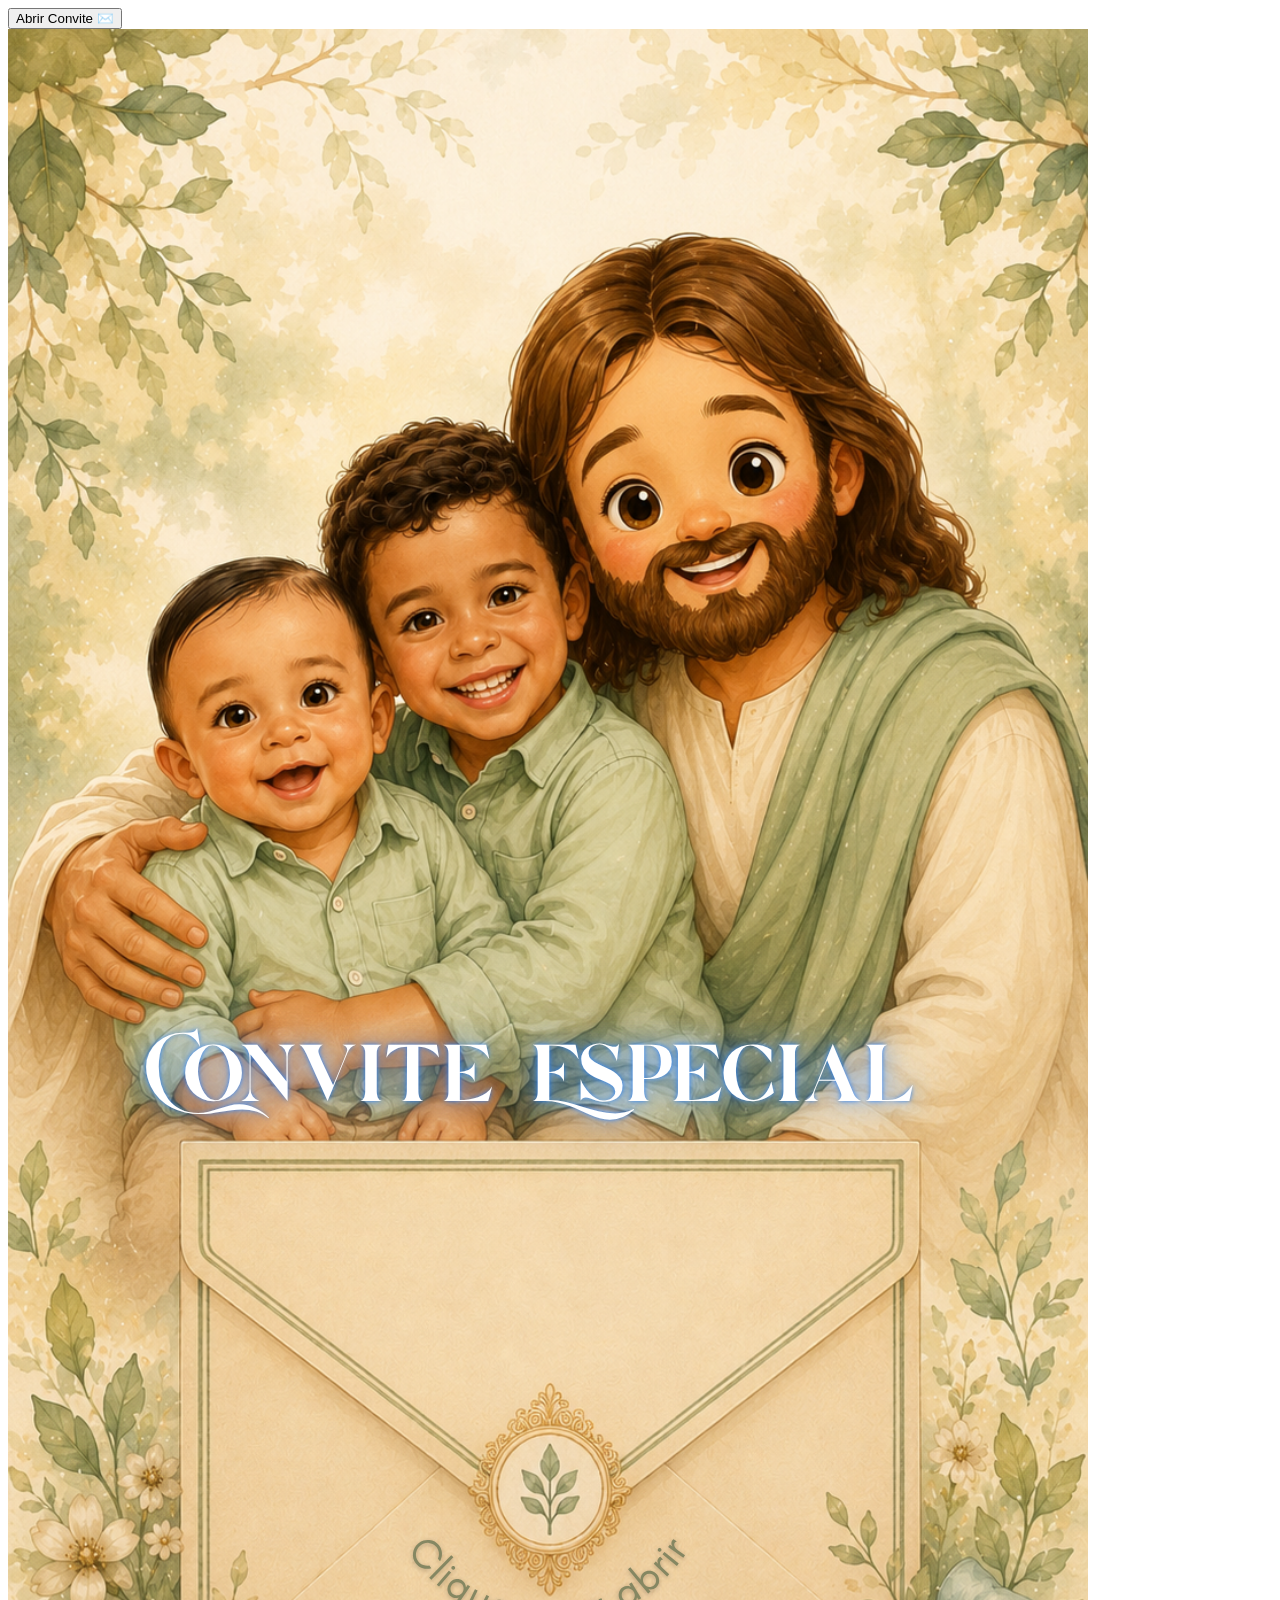
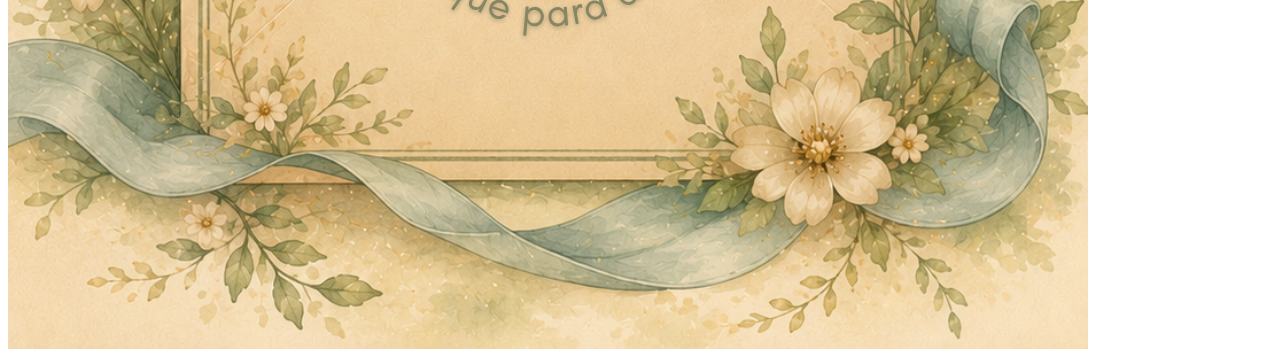
==== index.html @ b378121c "Add files via upload" ====
<!DOCTYPE html>
<html lang="pt-BR">
<head>
    <meta charset="UTF-8">
    <meta name="viewport" content="width=device-width, initial-scale=1.0">
    <title>Meu Convite Especial</title>
    <link rel="stylesheet" href="style.css">
</head>
<body>

    <!-- Música de fundo (Substitua pelo link ou nome do seu arquivo MP3) -->
    <audio id="musica" loop>
        <source src="musica.mp3" type="audio/mpeg">
    </audio>

    <!-- Tela Inicial para ativar a música -->
    <div id="tela-inicial" class="tela">
        <button id="btn-abrir" onclick="abrirConvite()">Abrir Convite ✉️</button>
    </div>

    <!-- Container do Convite -->
    <div id="convite" class="tela escondido">
        <div class="wrapper-convite animate-entrada">
            
            <!-- A sua imagem do Canva de fundo -->
            <img src="convite.png" alt="Convite" class="imagem-convite">

            <!-- Áreas clicáveis (Botões invisíveis sobrepostos) -->
            <!-- Ajuste o link do Google Maps e do seu WhatsApp abaixo -->
            <a href="https://maps.google.com" target="_blank" class="botao-invisivel" id="btn-mapa"></a>
            <a href="https://wa.me/5500999999999" target="_blank" class="botao-invisivel" id="btn-wpp"></a>
            
        </div>
    </div>

    <script src="script.js"></script>
</body>
</html>
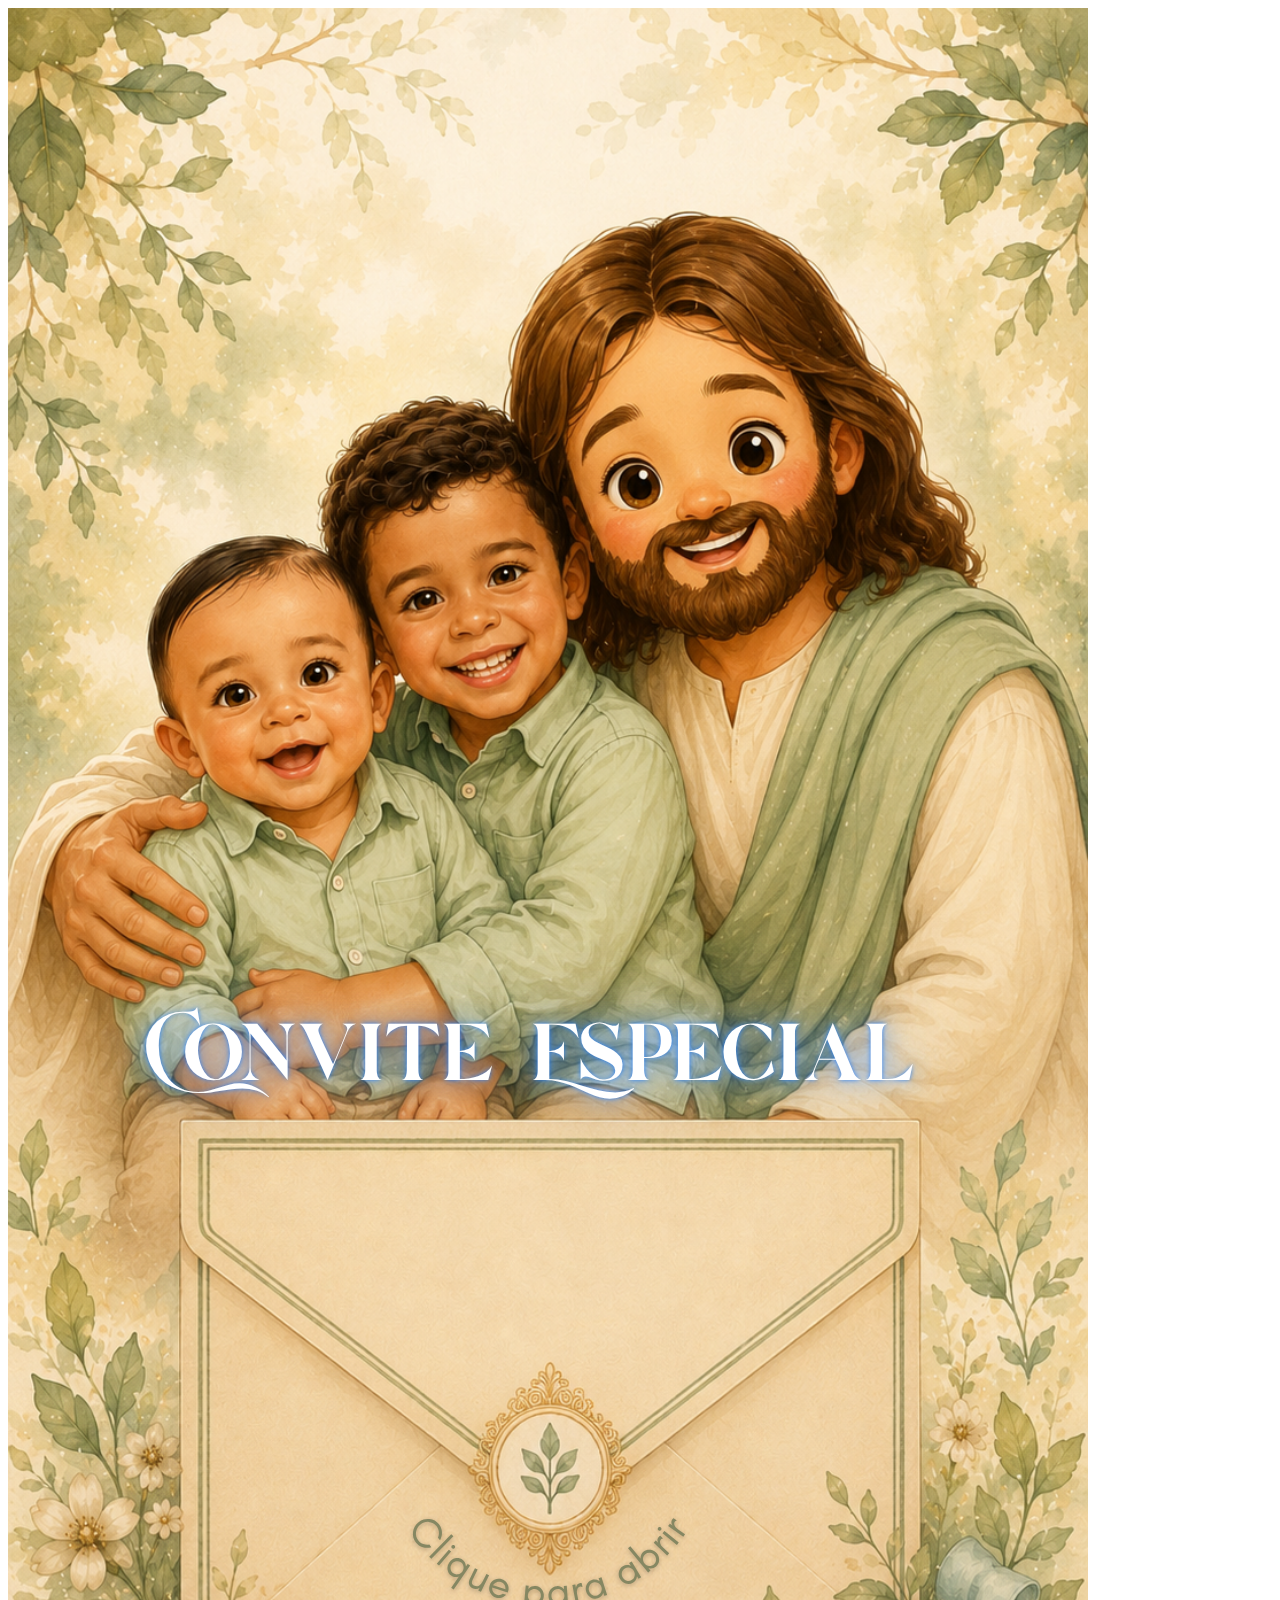
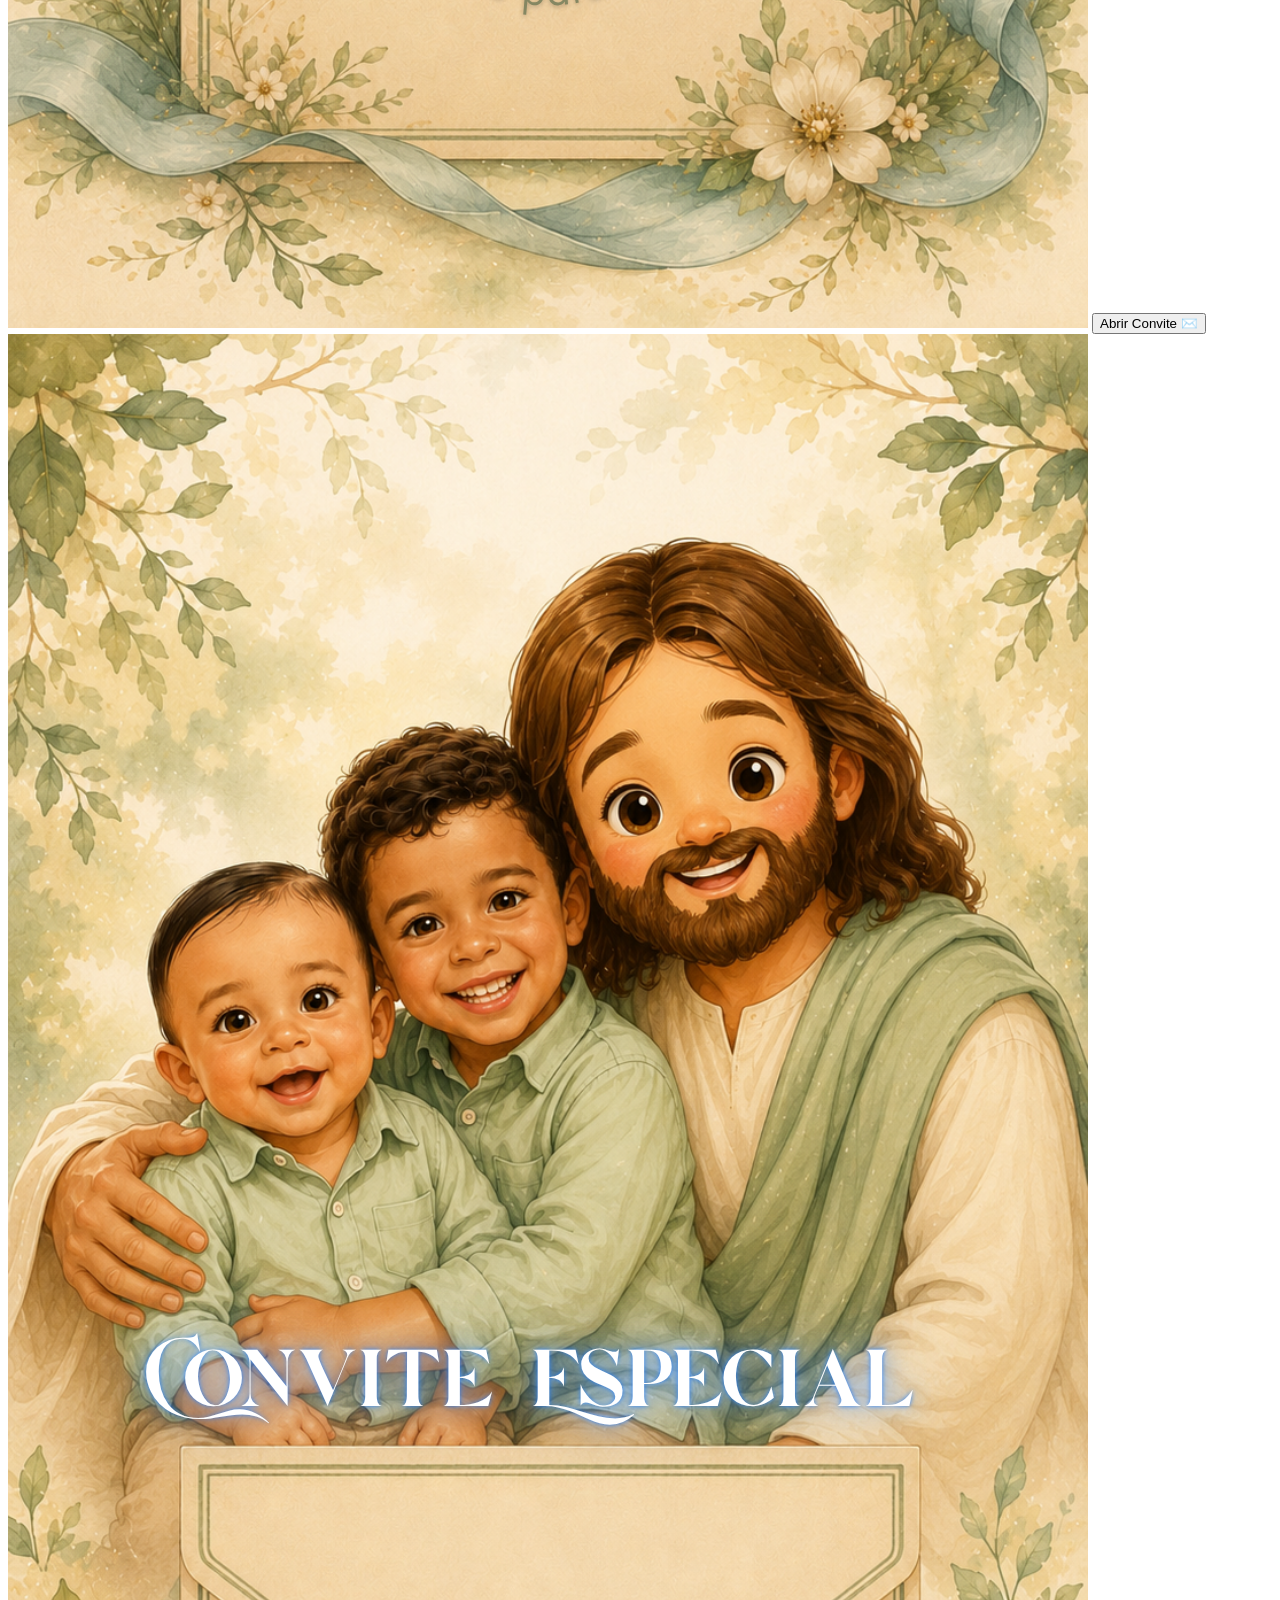
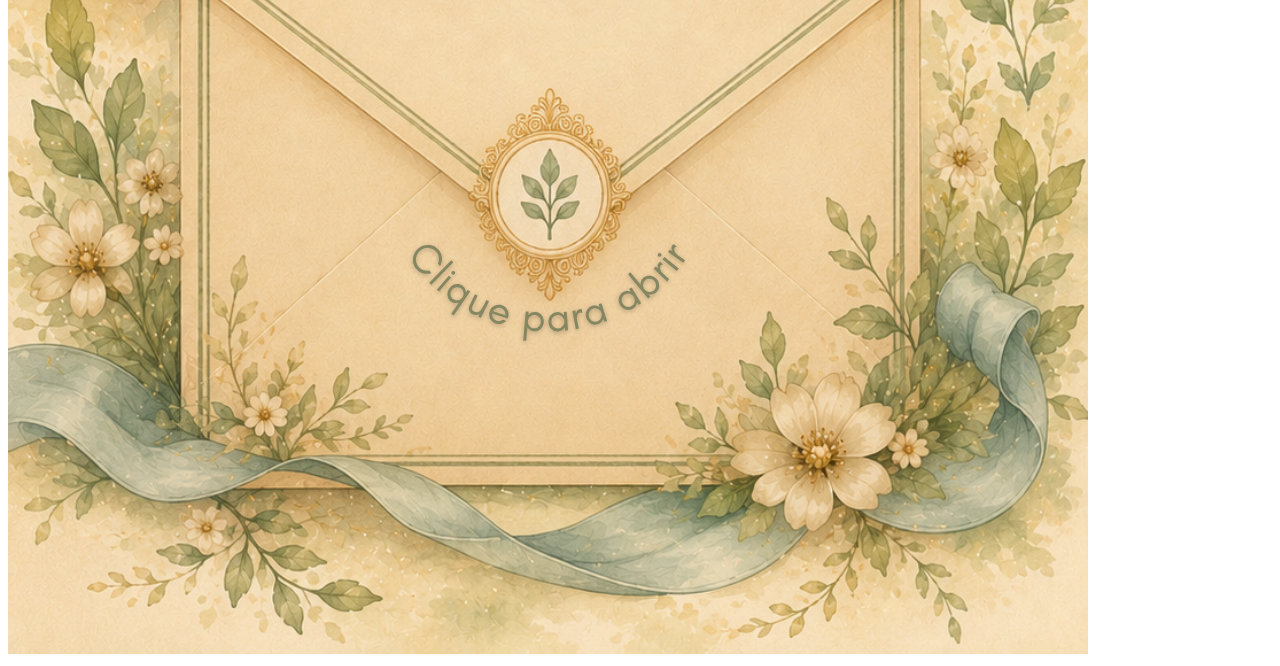
==== commit 59ee0d3e: "Update index.html" ====
--- a/index.html
+++ b/index.html
@@ -14,9 +14,18 @@
     </audio>
 
     <!-- Tela Inicial para ativar a música -->
+
     <div id="tela-inicial" class="tela">
-        <button id="btn-abrir" onclick="abrirConvite()">Abrir Convite ✉️</button>
+    <div class="wrapper-inicial">
+        
+        <img src="convite.png" alt="Convite" class="imagem-convite">
+
+        <button id="btn-abrir" onclick="abrirConvite()">
+            Abrir Convite ✉️
+        </button>
+
     </div>
+</div>
 
     <!-- Container do Convite -->
     <div id="convite" class="tela escondido">
@@ -35,4 +44,4 @@
 
     <script src="script.js"></script>
 </body>
-</html>+</html>
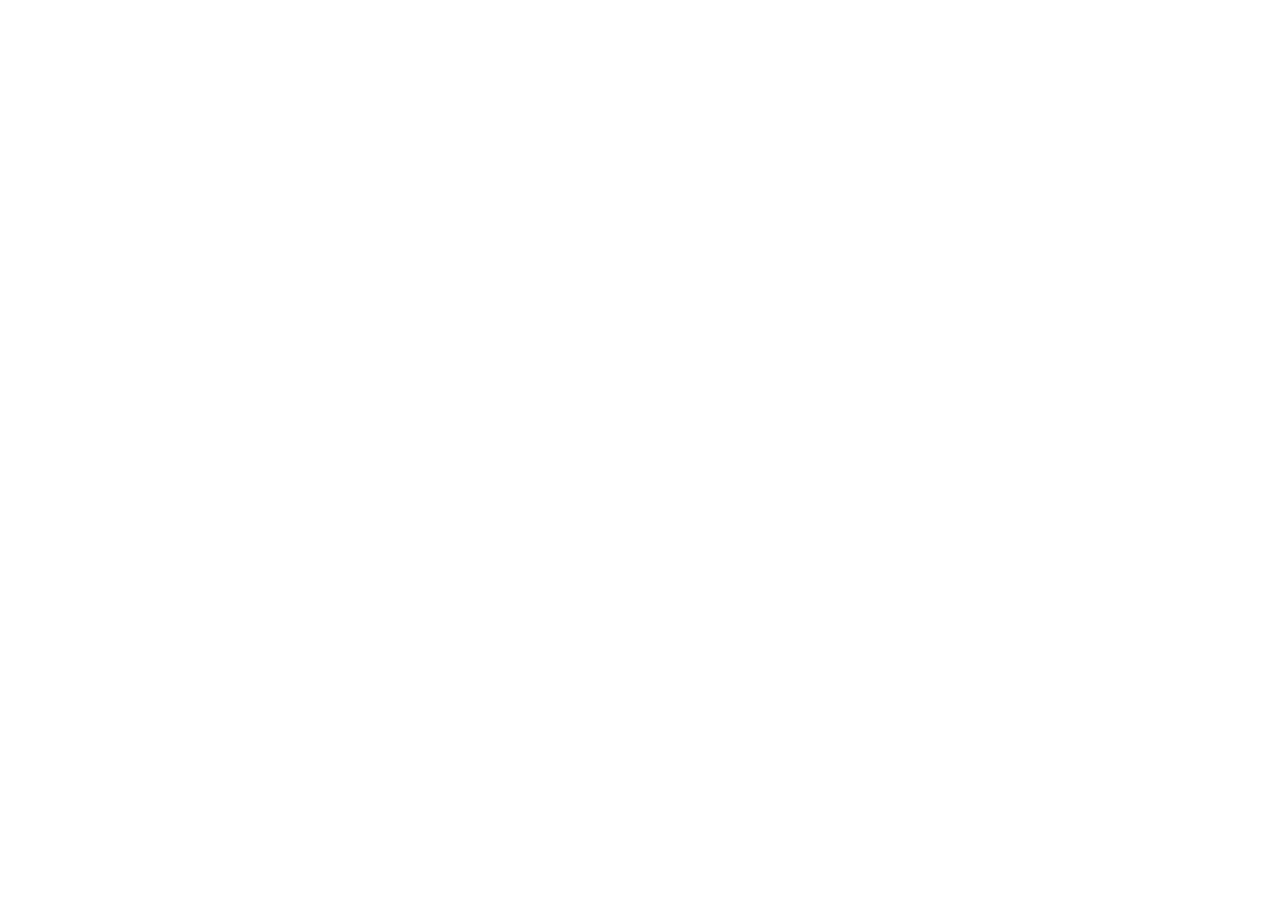
==== commit fecc33ca: "Add files via upload" ====
--- a/index.html
+++ b/index.html
@@ -8,40 +8,22 @@
 </head>
 <body>
 
+   <div class="pagina">
+
+      <video class="video-convite" autoplay muted playsinline>
+         <source src="1.mp4" type="video/mp4">
+      </video>
+
+     <a href="pagina2.html" class="botao-invisivel"></a>
+
+  </div>
+
     <!-- Música de fundo (Substitua pelo link ou nome do seu arquivo MP3) -->
     <audio id="musica" loop>
         <source src="musica.mp3" type="audio/mpeg">
     </audio>
 
-    <!-- Tela Inicial para ativar a música -->
-
-    <div id="tela-inicial" class="tela">
-    <div class="wrapper-inicial">
-        
-        <img src="convite.png" alt="Convite" class="imagem-convite">
-
-        <button id="btn-abrir" onclick="abrirConvite()">
-            Abrir Convite ✉️
-        </button>
-
-    </div>
-</div>
-
-    <!-- Container do Convite -->
-    <div id="convite" class="tela escondido">
-        <div class="wrapper-convite animate-entrada">
-            
-            <!-- A sua imagem do Canva de fundo -->
-            <img src="convite.png" alt="Convite" class="imagem-convite">
-
-            <!-- Áreas clicáveis (Botões invisíveis sobrepostos) -->
-            <!-- Ajuste o link do Google Maps e do seu WhatsApp abaixo -->
-            <a href="https://maps.google.com" target="_blank" class="botao-invisivel" id="btn-mapa"></a>
-            <a href="https://wa.me/5500999999999" target="_blank" class="botao-invisivel" id="btn-wpp"></a>
-            
-        </div>
-    </div>
-
+    
     <script src="script.js"></script>
 </body>
-</html>
+</html>
--- a/style.css
+++ b/style.css
@@ -0,0 +1,31 @@
+body {
+    margin: 0;
+    padding: 0;
+}
+
+.wrapper-inicial {
+    position: relative;
+    display: inline-block;
+}
+
+.imagem-convite {
+    display: block;
+    max-width: 100%;
+}
+
+#btn-abrir {
+    position: absolute;
+    bottom: 100px;
+    left: 50%;
+    transform: translateX(-50%);
+
+    padding: 15px 30px;
+    border: none;
+    border-radius: 30px;
+
+    background: #8b5e3c;
+    color: white;
+
+    font-size: 18px;
+    cursor: pointer;
+}
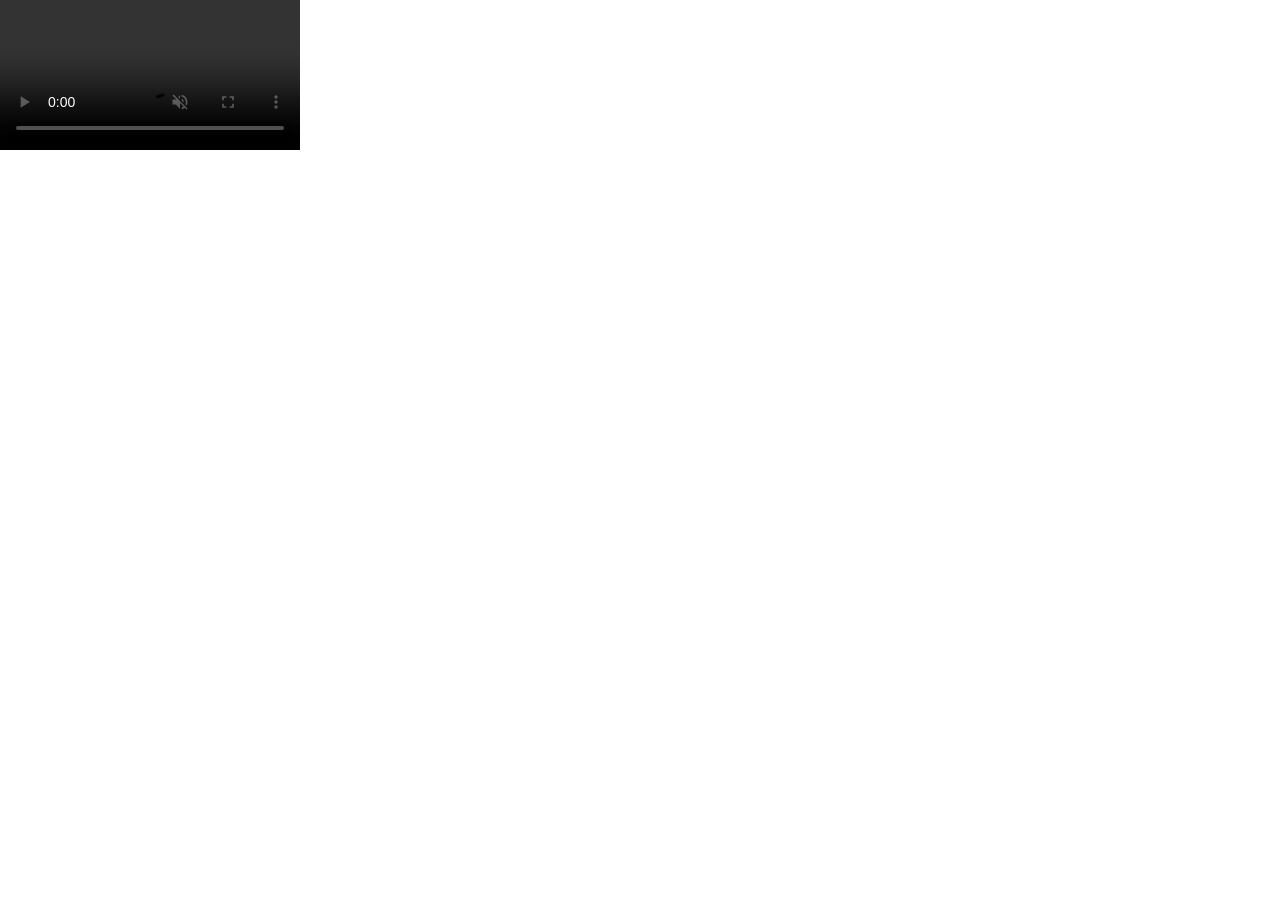
==== commit 8dad047b: "Update index.html" ====
--- a/index.html
+++ b/index.html
@@ -10,7 +10,7 @@
 
    <div class="pagina">
 
-      <video class="video-convite" autoplay muted playsinline>
+      <video class="video-convite" autoplay muted playsinline loop controls>
          <source src="1.mp4" type="video/mp4">
       </video>
 
@@ -26,4 +26,4 @@
     
     <script src="script.js"></script>
 </body>
-</html>+</html>
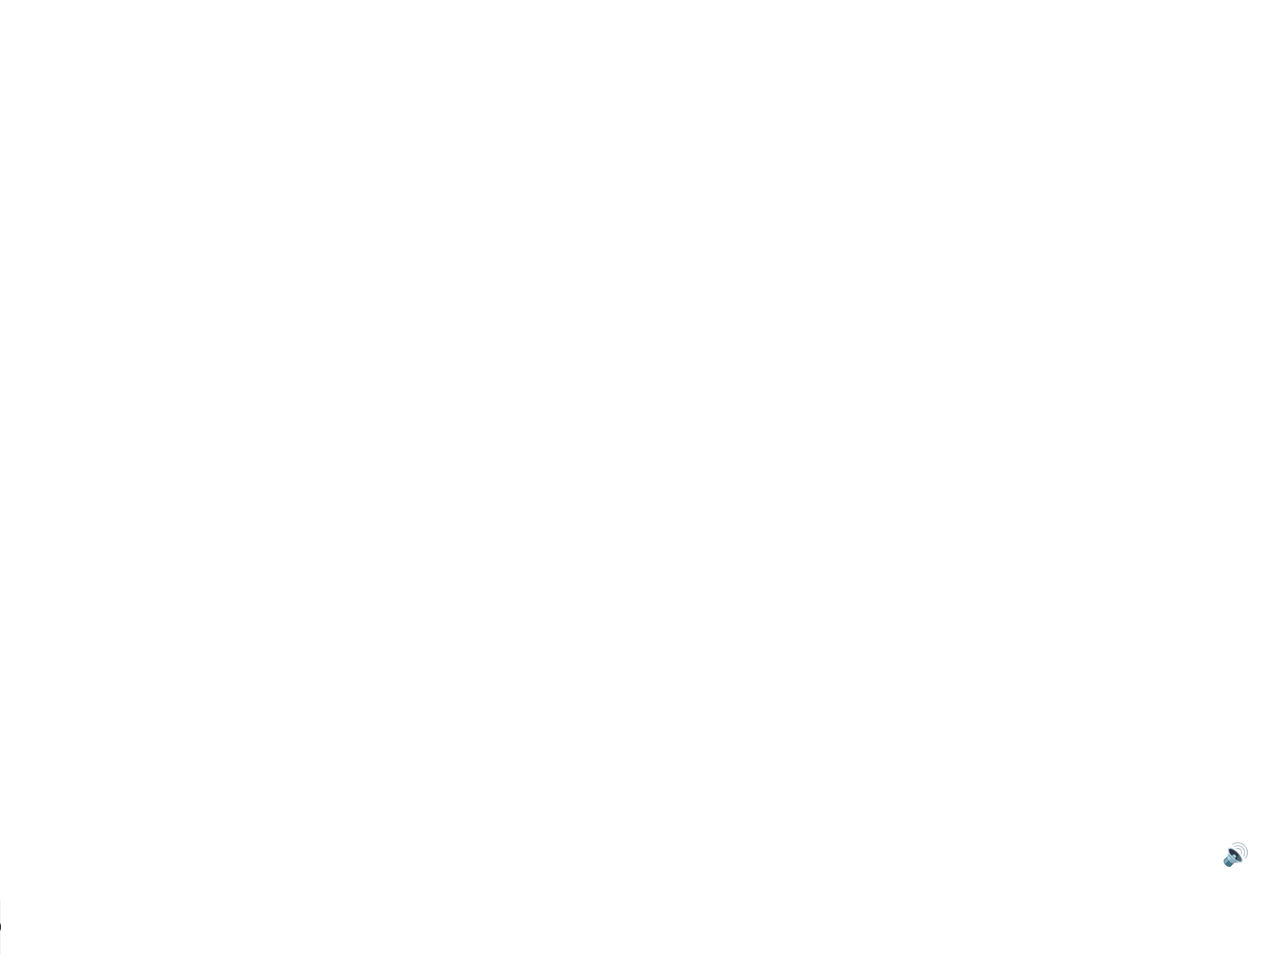
==== commit 1a81f0c2: "Add files via upload" ====
--- a/index.html
+++ b/index.html
@@ -10,7 +10,7 @@
 
    <div class="pagina">
 
-      <video class="video-convite" autoplay muted playsinline loop controls>
+      <video class="video-convite" autoplay muted playsinline>
          <source src="1.mp4" type="video/mp4">
       </video>
 
@@ -19,11 +19,10 @@
   </div>
 
     <!-- Música de fundo (Substitua pelo link ou nome do seu arquivo MP3) -->
-    <audio id="musica" loop>
-        <source src="musica.mp3" type="audio/mpeg">
+    <audio id="musica" controls>
+        <source src="./musica.mp3" type="audio/mpeg">
     </audio>
-
-    
-    <script src="script.js"></script>
+    <button id="botao-musica" class="botao-musica">🔊</button>
+ 
 </body>
-</html>
+</html>
--- a/style.css
+++ b/style.css
@@ -1,31 +1,67 @@
 body {
+
     margin: 0;
     padding: 0;
+    width: 100%;
+    height: 100%;
+    overflow: hidden;
 }
 
-.wrapper-inicial {
+.pagina {
     position: relative;
-    display: inline-block;
+    width: 100%;
+    height: 100vh;
 }
 
-.imagem-convite {
+.video-convite {
+    width: 100%;
+    height: 100%;
+    object-fit: cover;
     display: block;
-    max-width: 100%;
+}
+
+.botao-invisivel {
+    position: absolute;
+
+    width: 800px;
+    height: 1000px;
+
+    left: 50%;
+    bottom: -10px;
+
+    transform: translateX(-50%);
+
+    background: transparent;
+    z-index: 10;
 }
 
 #btn-abrir {
     position: absolute;
-    bottom: 100px;
+    bottom: 200px;
     left: 50%;
     transform: translateX(-50%);
 
-    padding: 15px 30px;
+    width: 600px;
+    height: 1155.550px;
+
+    background: transparent;
     border: none;
-    border-radius: 30px;
+    color: transparent;
 
-    background: #8b5e3c;
-    color: white;
+    cursor: pointer;
+    z-index: 10;
+}
 
-    font-size: 18px;
+.botao-musica {
+    position: fixed;
+    right: 20px;
+    bottom: 20px;
+    width: 50px;
+    height: 50px;
+    border: none;
+    border-radius: 50%;
+    background: rgba(255, 255, 255, 0.85);
+    font-size: 22px;
     cursor: pointer;
+    z-index: 9999;
 }
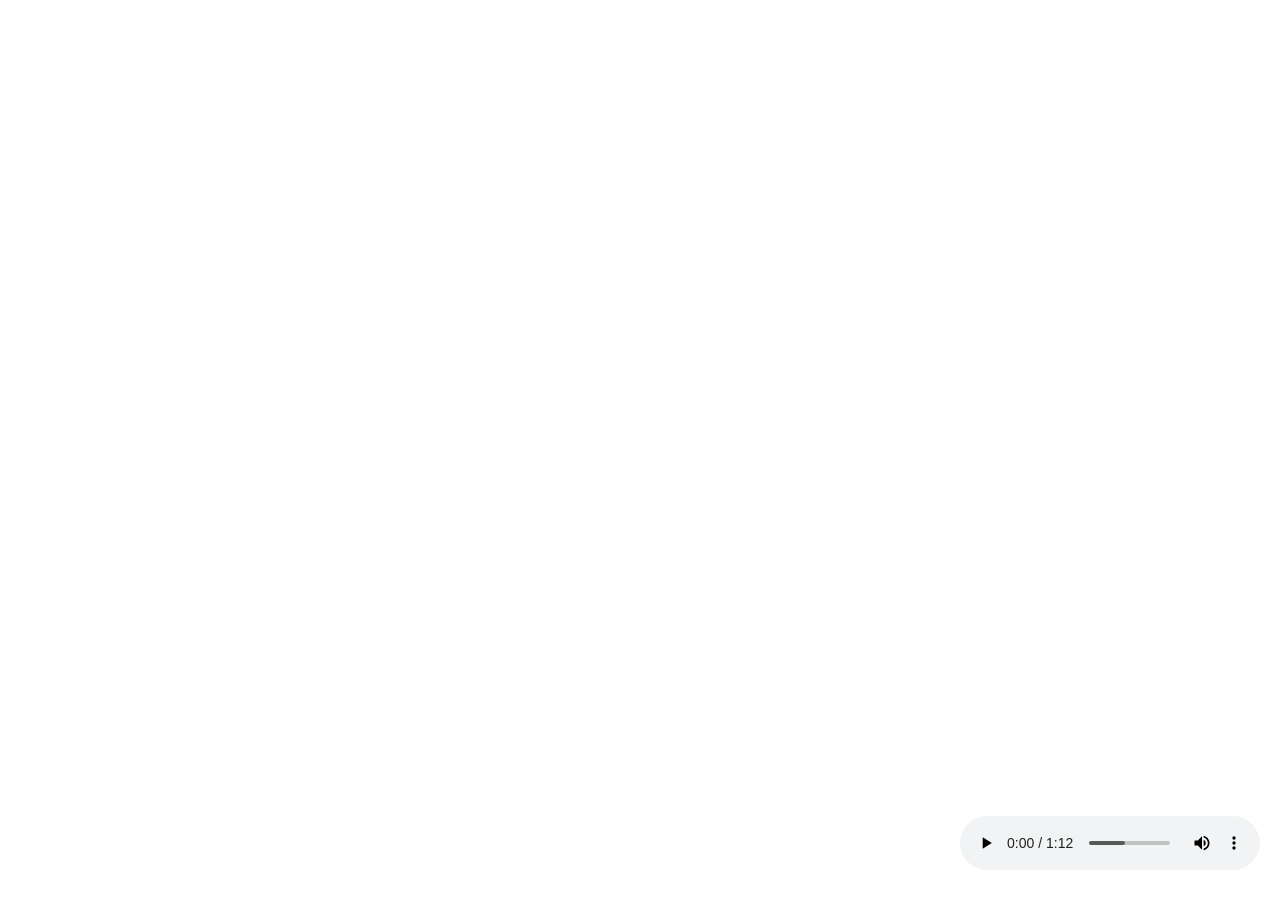
==== commit 67fd343d: "Add files via upload" ====
--- a/index.html
+++ b/index.html
@@ -14,15 +14,17 @@
          <source src="1.mp4" type="video/mp4">
       </video>
 
+     <audio id="musica" controls>
+        <source src="./musica.mp3" type="audio/mpeg">
+    </audio>
+
+   <!-- <button id="botao-musica" class="botao-musica">🔊</button>>
+       
+
      <a href="pagina2.html" class="botao-invisivel"></a>
 
   </div>
 
-    <!-- Música de fundo (Substitua pelo link ou nome do seu arquivo MP3) -->
-    <audio id="musica" controls>
-        <source src="./musica.mp3" type="audio/mpeg">
-    </audio>
-    <button id="botao-musica" class="botao-musica">🔊</button>
- 
+   
 </body>
 </html>
--- a/style.css
+++ b/style.css
@@ -7,17 +7,13 @@
     overflow: hidden;
 }
 
-.pagina {
-    position: relative;
-    width: 100%;
-    height: 100vh;
-}
+
 
 .video-convite {
     width: 100%;
     height: 100%;
     object-fit: cover;
-    display: block;
+    <!--display: block;>
 }
 
 .botao-invisivel {
@@ -52,16 +48,15 @@
     z-index: 10;
 }
 
-.botao-musica {
-    position: fixed;
+.pagina {
+    position: relative;
+    width: 100%;
+    height: 100vh;
+}
+
+#musica {
+    position: absolute;
+    bottom: 30px;
     right: 20px;
-    bottom: 20px;
-    width: 50px;
-    height: 50px;
-    border: none;
-    border-radius: 50%;
-    background: rgba(255, 255, 255, 0.85);
-    font-size: 22px;
-    cursor: pointer;
-    z-index: 9999;
+    z-index: 20;
 }
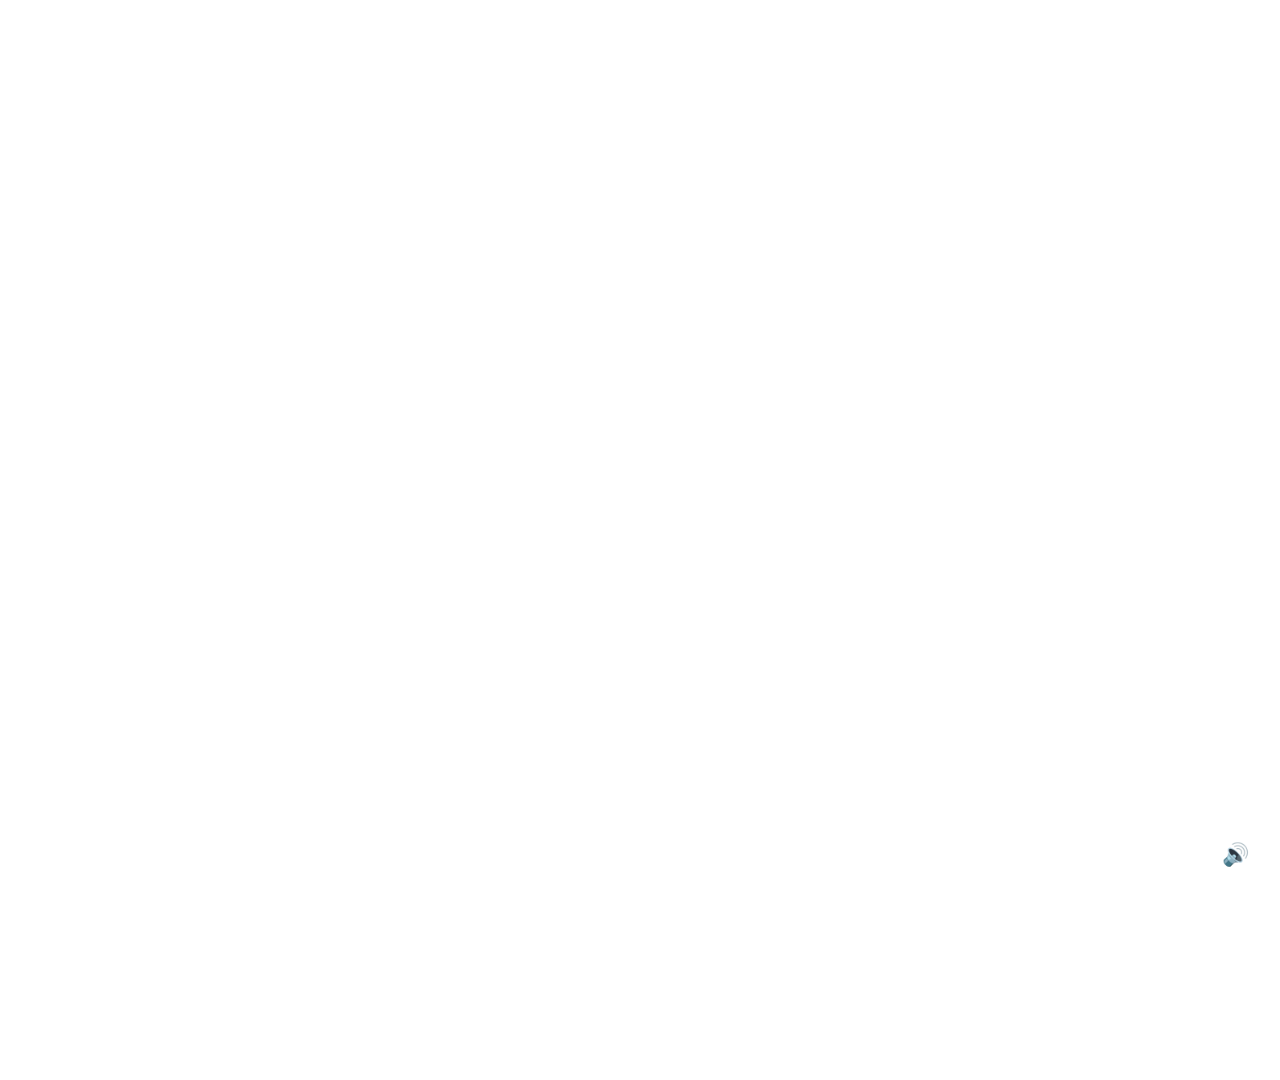
==== commit 76ff1b6f: "Add files via upload" ====
--- a/index.html
+++ b/index.html
@@ -1,30 +1,148 @@
 <!DOCTYPE html>
 <html lang="pt-BR">
+
 <head>
     <meta charset="UTF-8">
     <meta name="viewport" content="width=device-width, initial-scale=1.0">
     <title>Meu Convite Especial</title>
     <link rel="stylesheet" href="style.css">
 </head>
+
 <body>
 
-   <div class="pagina">
-
-      <video class="video-convite" autoplay muted playsinline>
-         <source src="1.mp4" type="video/mp4">
-      </video>
-
-     <audio id="musica" controls>
+    <!-- MÚSICA ÚNICA DO CONVITE -->
+    <audio id="musica" loop>
         <source src="./musica.mp3" type="audio/mpeg">
     </audio>
 
-   <!-- <button id="botao-musica" class="botao-musica">🔊</button>>
-       
+    <!-- BOTÃO DA MÚSICA -->
+    <button id="botao-musica" class="botao-musica">
+        🔊
+    </button>
 
-     <a href="pagina2.html" class="botao-invisivel"></a>
 
-  </div>
+    <!-- ==================== -->
+    <!-- PÁGINA 1 -->
+    <!-- ==================== -->
 
-   
+    <section id="pagina1" class="pagina ativa">
+
+        <video class="video-convite" autoplay muted playsinline>
+            <source src="./1.mp4" type="video/mp4">
+        </video>
+
+        <button class="botao-avancar" onclick="mostrarPagina(2)">
+        </button>
+
+    </section>
+
+
+    <!-- ==================== -->
+    <!-- PÁGINA 2 -->
+    <!-- ==================== -->
+
+    <section id="pagina2" class="pagina">
+
+        <video class="video-convite" autoplay muted playsinline>
+            <source src="./2.mp4" type="video/mp4">
+        </video>
+
+        <button class="botao-avancar" onclick="mostrarPagina(3)">
+          
+        </button>
+
+    </section>
+
+
+    <!-- ==================== -->
+    <!-- PÁGINA 3 -->
+    <!-- ==================== -->
+
+    <section id="pagina3" class="pagina">
+
+        <video class="video-convite" autoplay muted playsinline>
+            <source src="./3.mp4" type="video/mp4">
+        </video>
+
+        <button class="botao-avancar" onclick="mostrarPagina(4)">
+            
+        </button>
+
+    </section>
+
+
+    <!-- ==================== -->
+    <!-- PÁGINA 4 -->
+    <!-- ==================== -->
+
+    <section id="pagina4" class="pagina">
+
+        <video class="video-convite" autoplay muted playsinline>
+            <source src="./4.mp4" type="video/mp4">
+        </video>
+
+        <button class="botao-avancar" onclick="mostrarPagina(5)">
+            
+        </button>
+
+    </section>
+
+
+    <!-- ==================== -->
+    <!-- PÁGINA 5 -->
+    <!-- ==================== -->
+
+    <section id="pagina5" class="pagina">
+
+        <video class="video-convite" autoplay muted playsinline>
+            <source src="./5.mp4" type="video/mp4">
+        </video>
+
+
+        <!-- BOTÃO LOCAL -->
+
+        <a href="https://www.google.com/maps/"
+           target="_blank"
+           class="botao-local">
+        </a>
+
+
+        <!-- BOTÃO CONFIRMAÇÃO -->
+
+        <a href="https://wa.me/5511999999999"
+           target="_blank"
+           class="botao-confirmacao">
+        </a>
+
+
+        <!-- BOTÃO PRESENTES -->
+
+        <button class="botao-presentes" onclick="mostrarPagina(6)">
+        </button>
+
+    </section>
+
+
+    <!-- ==================== -->
+    <!-- PÁGINA 6 - PRESENTES -->
+    <!-- ==================== -->
+
+    <section id="pagina6" class="pagina">
+
+        <video class="video-convite" autoplay muted playsinline>
+            <source src="./6.mp4" type="video/mp4">
+        </video>
+
+        <!-- Conteúdo da página de presentes -->
+         <button class="botao-avancar" onclick="mostrarPagina(5)">
+            
+        </button>
+
+    </section>
+
+
+    <script src="script.js"></script>
+
 </body>
+
 </html>
--- a/style.css
+++ b/style.css
@@ -1,62 +1,111 @@
-body {
-
+* {
     margin: 0;
     padding: 0;
+    box-sizing: border-box;
+}
+
+html,
+body {
     width: 100%;
     height: 100%;
     overflow: hidden;
 }
 
+.pagina {
+    position: absolute;
+    inset: 0;
+    width: 100%;
+    height: 100vh;
 
+    display: none !important;
+}
+
+.pagina.ativa {
+    display: block !important;
+}
 
 .video-convite {
     width: 100%;
     height: 100%;
+
     object-fit: cover;
-    <!--display: block;>
+    display: block;
 }
 
-.botao-invisivel {
+
+/* BOTÃO DA MÚSICA */
+
+.botao-musica {
+    position: fixed;
+
+    right: 20px;
+    bottom: 20px;
+
+    width: 50px;
+    height: 50px;
+
+    border: none;
+    border-radius: 50%;
+
+    background: rgba(255, 255, 255, 0.85);
+
+    font-size: 22px;
+
+    z-index: 9999;
+}
+
+
+/* BOTÃO AVANÇAR */
+
+.botao-avancar {
     position: absolute;
 
-    width: 800px;
-    height: 1000px;
+    left: 50%;
+    bottom: -20%;
 
-    left: 50%;
-    bottom: -10px;
+    width: 1550px;
+    height: 900px;
 
     transform: translateX(-50%);
 
     background: transparent;
+    border: none;
+
+    z-index: 300;
+
+    cursor: pointer;
+
+}
+
+.botao-local {
+    position: absolute;
+    width: 250px;
+    height: 100px;
+    left: 50%;
+    bottom: 320px;
+    transform: translateX(-50%);
     z-index: 10;
 }
 
-#btn-abrir {
+.botao-confirmacao {
     position: absolute;
+    width: 250px;
+    height: 100px;
+    left: 50%;
     bottom: 200px;
-    left: 50%;
     transform: translateX(-50%);
-
-    width: 600px;
-    height: 1155.550px;
-
-    background: transparent;
-    border: none;
-    color: transparent;
-
-    cursor: pointer;
     z-index: 10;
 }
 
-.pagina {
-    position: relative;
-    width: 100%;
-    height: 100vh;
-}
-
-#musica {
+.botao-presentes {
     position: absolute;
-    bottom: 30px;
-    right: 20px;
-    z-index: 20;
+    width: 250px;
+    height: 100px;
+    left: 50%;
+    bottom: 90px;
+    transform: translateX(-50%);
+    z-index: 10;
+background: transparent;
+    border: none;
+cursor: pointer;
 }
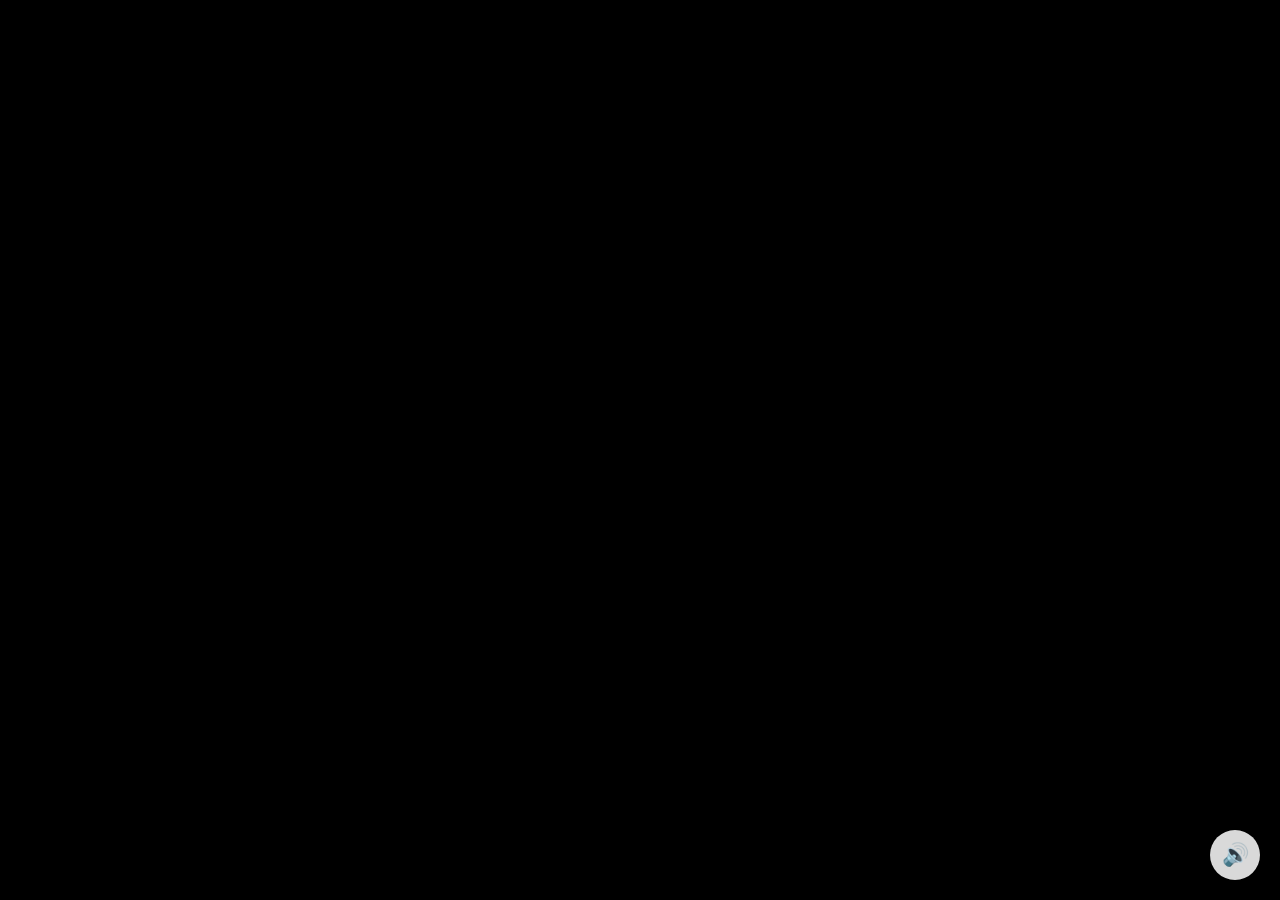
==== commit bfa515e9: "Add files via upload" ====
--- a/index.html
+++ b/index.html
@@ -101,7 +101,7 @@
 
         <!-- BOTÃO LOCAL -->
 
-        <a href="https://www.google.com/maps/"
+        <a href="https://maps.app.goo.gl/H8YVceG6UMLabULH6"
            target="_blank"
            class="botao-local">
         </a>
@@ -109,7 +109,7 @@
 
         <!-- BOTÃO CONFIRMAÇÃO -->
 
-        <a href="https://wa.me/5511999999999"
+        <a href="https://wa.me/5581983553729"
            target="_blank"
            class="botao-confirmacao">
         </a>
--- a/style.css
+++ b/style.css
@@ -6,32 +6,40 @@
 
 html,
 body {
+    margin: 0;
+    padding: 0;
     width: 100%;
     height: 100%;
     overflow: hidden;
+    background: #000;
 }
 
 .pagina {
-    position: absolute;
-    inset: 0;
-    width: 100%;
-    height: 100vh;
+    position: fixed;
 
-    display: none !important;
+    width: min(100vw, calc(100vh * 9 / 16));
+    height: min(100vh, calc(100vw * 16 / 9));
+
+    top: 50%;
+    left: 50%;
+
+    transform: translate(-50%, -50%);
+
+    display: none;
 }
 
 .pagina.ativa {
-    display: block !important;
+    display: block;
 }
 
 .video-convite {
     width: 100%;
     height: 100%;
 
-    object-fit: cover;
+    object-fit: fill;
+
     display: block;
 }
-
 
 /* BOTÃO DA MÚSICA */
 
@@ -61,17 +69,17 @@
     position: absolute;
 
     left: 50%;
-    bottom: -20%;
+    bottom: 1%;
 
-    width: 1550px;
-    height: 900px;
+    width: 155%;
+    height: 90%;
 
     transform: translateX(-50%);
 
     background: transparent;
     border: none;
 
-    z-index: 300;
+    z-index: 100%;
 
     cursor: pointer;
 
@@ -79,32 +87,34 @@
 
 .botao-local {
     position: absolute;
-    width: 250px;
-    height: 100px;
+    width: 35%;
+    height: 13%;
     left: 50%;
-    bottom: 320px;
+    bottom: 50%;
     transform: translateX(-50%);
-    z-index: 10;
+    z-index: 10%;
+cursor: pointer;
 }
 
 .botao-confirmacao {
     position: absolute;
-    width: 250px;
-    height: 100px;
+    width: 35%;
+    height: 13%;
     left: 50%;
-    bottom: 200px;
+    bottom: 35%;
     transform: translateX(-50%);
     z-index: 10;
+cursor: pointer;
 }
 
 .botao-presentes {
     position: absolute;
-    width: 250px;
-    height: 100px;
+    width: 40%;
+    height: 13%;
     left: 50%;
-    bottom: 90px;
+    bottom: 18%;
     transform: translateX(-50%);
-    z-index: 10;
+    z-index: 100;
 background: transparent;
     border: none;
 cursor: pointer;
